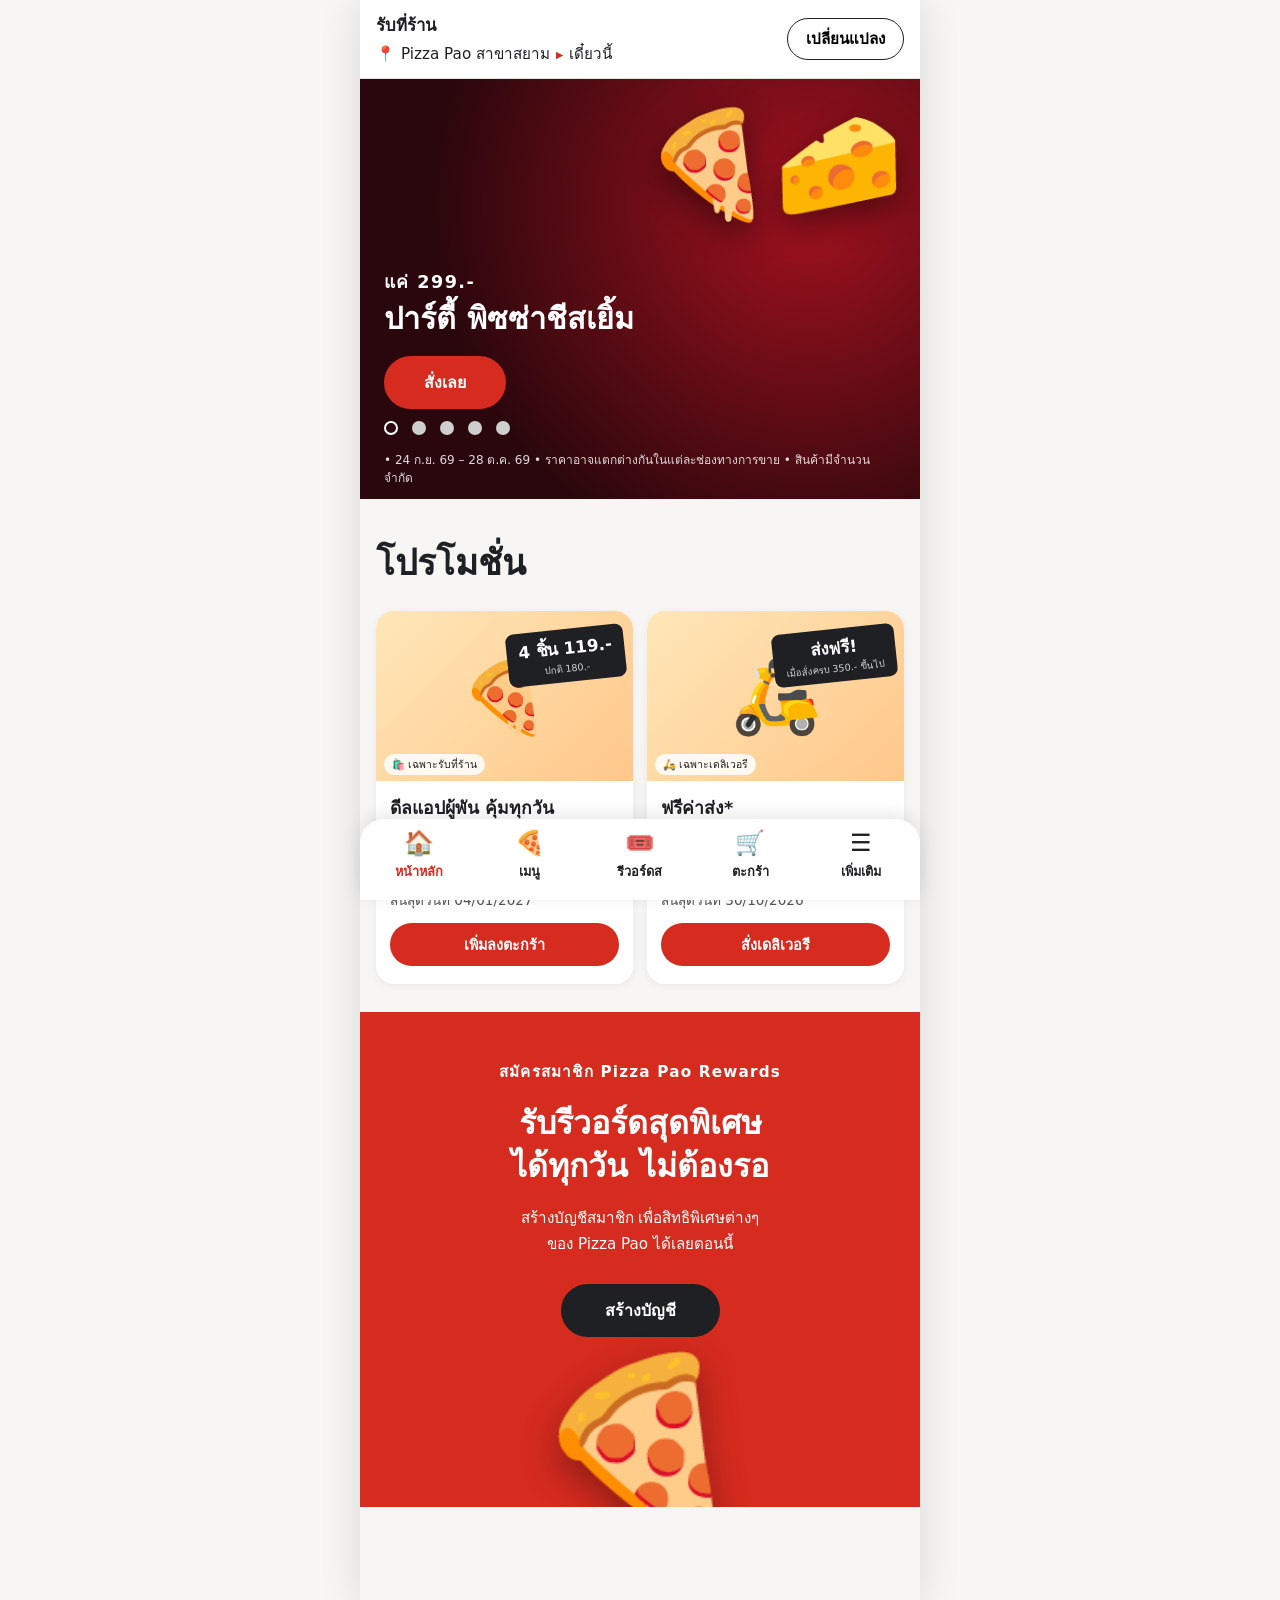
==== index.html @ 8a841be0 "fixs" ====
<!DOCTYPE html>
<html lang="th">
<head>
  <meta charset="UTF-8">
  <meta name="viewport" content="width=device-width, initial-scale=1.0">
  <title>Pizza Pao | สั่งพิซซ่าออนไลน์</title>
  <link rel="stylesheet" href="style.css">
</head>
<body>

  <!-- แถบเลือกร้าน / รูปแบบการรับสินค้า -->
  <header class="store-bar">
    <div class="store-info">
      <strong id="modeText">รับที่ร้าน</strong>
      <div class="store-line">
        <span class="pin">📍</span>
        <span id="storeText">Pizza Pao สาขาสยาม</span>
        <span class="arrow">▶</span>
        <span id="timeText">เดี๋ยวนี้</span>
      </div>
    </div>
    <button class="btn-outline" id="changeBtn">เปลี่ยนแปลง</button>
  </header>

  <main>
    <!-- แบนเนอร์สไลด์ -->
    <section class="hero" id="hero">
      <div class="slides" id="slides">
        <article class="slide s1">
          <div class="slide-text">
            <p class="price-tag">แค่ 299.-</p>
            <h2>ปาร์ตี้ พิซซ่าชีสเยิ้ม</h2>
            <button class="btn-red" data-item="ปาร์ตี้ พิซซ่าชีสเยิ้ม">สั่งเลย</button>
          </div>
          <div class="slide-emoji">🍕🧀</div>
        </article>
        <article class="slide s2">
          <div class="slide-text">
            <p class="price-tag">ซื้อ 1 แถม 1</p>
            <h2>พิซซ่าหน้าเปปเปอโรนี</h2>
            <button class="btn-red" data-item="เปปเปอโรนี 1 แถม 1">สั่งเลย</button>
          </div>
          <div class="slide-emoji">🍕🌶️</div>
        </article>
        <article class="slide s3">
          <div class="slide-text">
            <p class="price-tag">เริ่มต้น 159.-</p>
            <h2>พิซซ่าหน้าซีฟู้ด</h2>
            <button class="btn-red" data-item="พิซซ่าซีฟู้ด">สั่งเลย</button>
          </div>
          <div class="slide-emoji">🍕🦐</div>
        </article>
        <article class="slide s4">
          <div class="slide-text">
            <p class="price-tag">ชุดคู่ 349.-</p>
            <h2>พิซซ่า + ปีกไก่ + น้ำ</h2>
            <button class="btn-red" data-item="ชุดคู่ 349">สั่งเลย</button>
          </div>
          <div class="slide-emoji">🍕🍗🥤</div>
        </article>
        <article class="slide s5">
          <div class="slide-text">
            <p class="price-tag">เมนูใหม่</p>
            <h2>พิซซ่าเห็ดทรัฟเฟิล</h2>
            <button class="btn-red" data-item="พิซซ่าเห็ดทรัฟเฟิล">สั่งเลย</button>
          </div>
          <div class="slide-emoji">🍕🍄</div>
        </article>
      </div>
      <div class="dots" id="dots"></div>
      <p class="hero-note">• 24 ก.ย. 69 – 28 ต.ค. 69 • ราคาอาจแตกต่างกันในแต่ละช่องทางการขาย • สินค้ามีจำนวนจำกัด</p>
    </section>

    <!-- โปรโมชั่น -->
    <section class="promos">
      <h2 class="section-title">โปรโมชั่น</h2>
      <div class="promo-grid">
        <article class="promo-card">
          <div class="promo-img">
            <span class="promo-emoji">🍕</span>
            <span class="ribbon">4 ชิ้น 119.-<small>ปกติ 180.-</small></span>
            <span class="channel">🛍️ เฉพาะรับที่ร้าน</span>
          </div>
          <div class="promo-body">
            <h3>ดีลแอปผู้พัน คุ้มทุกวัน</h3>
            <p class="price">฿119.00</p>
            <p class="tag">🛍️ เฉพาะรับที่ร้าน</p>
            <p class="expire">สิ้นสุดวันที่ 04/01/2027</p>
            <button class="btn-red small" data-item="ดีลแอป 4 ชิ้น" data-price="119">เพิ่มลงตะกร้า</button>
          </div>
        </article>

        <article class="promo-card">
          <div class="promo-img">
            <span class="promo-emoji">🛵</span>
            <span class="ribbon">ส่งฟรี!<small>เมื่อสั่งครบ 350.- ขึ้นไป</small></span>
            <span class="channel">🛵 เฉพาะเดลิเวอรี</span>
          </div>
          <div class="promo-body">
            <h3>ฟรีค่าส่ง*</h3>
            <p class="tag">🚗 เฉพาะเดลิเวอรี</p>
            <p class="expire push">สิ้นสุดวันที่ 30/10/2026</p>
            <button class="btn-red small" id="goDelivery">สั่งเดลิเวอรี</button>
          </div>
        </article>
      </div>
    </section>

    <!-- สมัครสมาชิก -->
    <section class="rewards">
      <p class="eyebrow">สมัครสมาชิก Pizza Pao Rewards</p>
      <h2>รับรีวอร์ดสุดพิเศษ<br>ได้ทุกวัน ไม่ต้องรอ</h2>
      <p class="sub">สร้างบัญชีสมาชิก เพื่อสิทธิพิเศษต่างๆ<br>ของ Pizza Pao ได้เลยตอนนี้</p>
      <button class="btn-dark" id="signupBtn">สร้างบัญชี</button>
      <div class="rewards-emoji">🍕</div>
    </section>
  </main>

  <!-- แถบเมนูด้านล่าง -->
  <nav class="bottom-nav">
    <a href="index.html" class="active"><span>🏠</span>หน้าหลัก</a>
    <a href="menu.html"><span>🍕</span>เมนู</a>
    <a href="#"><span>🎟️</span>รีวอร์ดส</a>
    <a href="#" id="cartLink"><span>🛒<b class="badge" id="cartCount">0</b></span>ตะกร้า</a>
    <a href="#"><span>☰</span>เพิ่มเติม</a>
  </nav>

  <!-- หน้าต่างเปลี่ยนร้าน -->
  <div class="modal" id="modal" aria-hidden="true">
    <div class="modal-box">
      <h3>เลือกวิธีรับสินค้า</h3>
      <div class="seg">
        <button class="seg-btn active" data-mode="รับที่ร้าน">รับที่ร้าน</button>
        <button class="seg-btn" data-mode="เดลิเวอรี">เดลิเวอรี</button>
      </div>
      <label for="storeSelect">สาขา</label>
      <select id="storeSelect">
        <option>Pizza Pao สาขาสยาม</option>
        <option>Pizza Pao สาขาอารีย์</option>
        <option>Pizza Pao สาขาเซ็นทรัลลาดพร้าว</option>
        <option>Pizza Pao สาขาเชียงใหม่</option>
      </select>
      <label for="timeSelect">เวลา</label>
      <select id="timeSelect">
        <option>เดี๋ยวนี้</option>
        <option>อีก 30 นาที</option>
        <option>อีก 1 ชั่วโมง</option>
      </select>
      <div class="modal-actions">
        <button class="btn-outline" id="cancelBtn">ยกเลิก</button>
        <button class="btn-red" id="saveBtn">ยืนยัน</button>
      </div>
    </div>
  </div>

  <div class="toast" id="toast"></div>

  <script src="script.js"></script>
</body>
</html>
---- style.css ----
:root {
  --red: #d62b1f;
  --red-dark: #b01f15;
  --cream: #fff6e9;
  --ink: #1f2024;
  --gray: #f7f6f4;
  --line: #e3e1de;
  --radius: 22px;
}

* { box-sizing: border-box; margin: 0; padding: 0; }

html { scroll-behavior: smooth; }

body {
  font-family: "Prompt", "Noto Sans Thai", "Sarabun", system-ui, sans-serif;
  background: var(--gray);
  color: var(--ink);
  max-width: 560px;
  margin: 0 auto;
  padding-bottom: 96px;
  min-height: 100vh;
}

button { font-family: inherit; cursor: pointer; border: none; }

/* ---------- แถบร้าน ---------- */
.store-bar {
  position: sticky;
  top: 0;
  z-index: 20;
  background: #fff;
  border-bottom: 1px solid var(--line);
  display: flex;
  justify-content: space-between;
  align-items: center;
  padding: 12px 16px;
  gap: 8px;
}
.store-info strong { font-size: 1.05rem; }
.store-line {
  display: flex;
  align-items: center;
  gap: 6px;
  margin-top: 4px;
  font-size: .95rem;
  white-space: nowrap;
}
#storeText {
  max-width: 150px;
  overflow: hidden;
  text-overflow: ellipsis;
}
.arrow { color: var(--red); font-size: .6rem; }

/* ---------- ปุ่ม ---------- */
.btn-red, .btn-dark, .btn-outline {
  border-radius: 999px;
  font-weight: 600;
  transition: transform .15s ease, background .2s ease;
}
.btn-red { background: var(--red); color: #fff; padding: 14px 40px; font-size: 1rem; }
.btn-red:hover { background: var(--red-dark); }
.btn-red.small { padding: 10px 18px; font-size: .9rem; margin-top: 12px; width: 100%; }
.btn-dark { background: var(--ink); color: #fff; padding: 14px 44px; font-size: 1rem; }
.btn-outline { background: #fff; border: 1.5px solid var(--ink); padding: 8px 18px; font-size: .95rem; }
.btn-red:active, .btn-dark:active, .btn-outline:active { transform: scale(.96); }

/* ---------- แบนเนอร์ ---------- */
.hero {
  position: relative;
  background: #1a0a0c;
  color: #fff;
  overflow: hidden;
}
.slides {
  display: flex;
  transition: transform .6s ease;
}
.slide {
  min-width: 100%;
  min-height: 420px;
  padding: 36px 24px 90px;
  display: flex;
  flex-direction: column;
  justify-content: space-between;
  position: relative;
}
.s1 { background: radial-gradient(circle at 80% 30%, #a3121f 0%, #2a070c 70%); }
.s2 { background: radial-gradient(circle at 80% 30%, #c4561a 0%, #2a0f07 70%); }
.s3 { background: radial-gradient(circle at 80% 30%, #1b6a8a 0%, #08202b 70%); }
.s4 { background: radial-gradient(circle at 80% 30%, #6a2a8a 0%, #1c0a2b 70%); }
.s5 { background: radial-gradient(circle at 80% 30%, #5a7a2a 0%, #14200a 70%); }

.slide-text { position: relative; z-index: 2; margin-top: auto; }
.price-tag { font-weight: 700; letter-spacing: .08em; font-size: 1.1rem; }
.slide h2 { font-size: 1.9rem; margin: 4px 0 18px; line-height: 1.25; }
.slide-emoji {
  position: absolute;
  top: 24px;
  right: 16px;
  font-size: 6.5rem;
  filter: drop-shadow(0 12px 16px rgba(0,0,0,.45));
  animation: float 4s ease-in-out infinite;
}
@keyframes float {
  0%, 100% { transform: translateY(0) rotate(-4deg); }
  50% { transform: translateY(-10px) rotate(4deg); }
}

.dots {
  position: absolute;
  bottom: 64px;
  left: 24px;
  display: flex;
  gap: 14px;
  z-index: 3;
}
.dot {
  width: 14px; height: 14px;
  border-radius: 50%;
  background: #cfcfcf;
  border: 2px solid transparent;
  padding: 0;
}
.dot.active { background: transparent; border-color: #fff; }

.hero-note {
  position: absolute;
  bottom: 12px;
  left: 24px;
  right: 24px;
  font-size: .75rem;
  line-height: 1.5;
  opacity: .85;
  z-index: 3;
}

/* ---------- โปรโมชั่น ---------- */
.promos { padding: 36px 16px 28px; }
.section-title { font-size: 2.2rem; margin-bottom: 20px; }
.promo-grid {
  display: grid;
  grid-template-columns: 1fr 1fr;
  gap: 14px;
}
.promo-card {
  background: var(--gray);
  border-radius: 18px;
  overflow: hidden;
  box-shadow: 0 2px 10px rgba(0,0,0,.06);
  background: #fff;
  display: flex;
  flex-direction: column;
}
.promo-img {
  position: relative;
  height: 170px;
  background: linear-gradient(135deg, #ffe7b8, #ffc78a);
  display: grid;
  place-items: center;
}
.promo-emoji { font-size: 4.5rem; }
.ribbon {
  position: absolute;
  top: 18px; right: 8px;
  background: var(--ink);
  color: #fff;
  font-weight: 800;
  font-size: 1.05rem;
  padding: 6px 12px;
  border-radius: 8px;
  display: flex;
  flex-direction: column;
  align-items: center;
  transform: rotate(-6deg);
}
.ribbon small { font-size: .6rem; font-weight: 400; opacity: .8; }
.channel {
  position: absolute;
  bottom: 6px; left: 8px;
  font-size: .65rem;
  background: rgba(255,255,255,.85);
  padding: 2px 8px;
  border-radius: 999px;
}
.promo-body { padding: 16px 14px 18px; display: flex; flex-direction: column; flex: 1; }
.promo-body h3 { font-size: 1.1rem; line-height: 1.35; }
.price { font-size: 1.1rem; margin: 6px 0; }
.tag { font-weight: 700; font-size: .85rem; margin: 4px 0 10px; }
.expire { font-size: .85rem; color: #555; margin-top: auto; }
.expire.push { margin-top: auto; }

/* ---------- สมัครสมาชิก ---------- */
.rewards {
  background: var(--red);
  color: #fff;
  text-align: center;
  padding: 48px 24px 0;
  overflow: hidden;
}
.eyebrow { letter-spacing: .08em; font-weight: 700; font-size: .95rem; }
.rewards h2 { font-size: 2rem; line-height: 1.35; margin: 18px 0; }
.sub { font-size: .95rem; line-height: 1.7; margin-bottom: 26px; }
.rewards-emoji {
  font-size: 11rem;
  line-height: 1;
  margin-top: 24px;
  margin-bottom: -30px;
  filter: drop-shadow(0 14px 18px rgba(0,0,0,.35));
}

/* ---------- เมนูล่าง ---------- */
.bottom-nav {
  position: fixed;
  bottom: 0;
  left: 50%;
  transform: translateX(-50%);
  width: 100%;
  max-width: 560px;
  background: #fff;
  border-radius: 24px 24px 0 0;
  box-shadow: 0 -4px 18px rgba(0,0,0,.1);
  display: flex;
  justify-content: space-around;
  padding: 10px 4px 18px;
  z-index: 30;
}
.bottom-nav a {
  text-decoration: none;
  color: var(--ink);
  font-size: .8rem;
  font-weight: 600;
  display: flex;
  flex-direction: column;
  align-items: center;
  gap: 4px;
  min-width: 64px;
}
.bottom-nav a span { font-size: 1.5rem; position: relative; }
.bottom-nav a.active { color: var(--red); }
.badge {
  position: absolute;
  top: -4px; right: -10px;
  background: var(--red);
  color: #fff;
  font-size: .65rem;
  min-width: 18px; height: 18px;
  border-radius: 999px;
  display: none;
  place-items: center;
  padding: 0 4px;
}
.badge.show { display: grid; }

/* ---------- หน้าต่าง Modal ---------- */
.modal {
  position: fixed;
  inset: 0;
  background: rgba(0,0,0,.5);
  display: none;
  align-items: flex-end;
  justify-content: center;
  z-index: 50;
}
.modal.open { display: flex; }
.modal-box {
  background: #fff;
  width: 100%;
  max-width: 560px;
  border-radius: 24px 24px 0 0;
  padding: 24px 20px 28px;
  animation: slideUp .3s ease;
}
@keyframes slideUp { from { transform: translateY(100%); } to { transform: none; } }
.modal-box h3 { margin-bottom: 16px; font-size: 1.3rem; }
.modal-box label { display: block; margin: 14px 0 6px; font-weight: 600; font-size: .9rem; }
.modal-box select {
  width: 100%;
  padding: 12px;
  border-radius: 12px;
  border: 1.5px solid var(--line);
  font-size: 1rem;
  font-family: inherit;
}
.seg { display: flex; background: var(--gray); border-radius: 999px; padding: 4px; }
.seg-btn { flex: 1; background: transparent; padding: 10px; border-radius: 999px; font-weight: 600; }
.seg-btn.active { background: var(--red); color: #fff; }
.modal-actions { display: flex; gap: 10px; margin-top: 22px; }
.modal-actions button { flex: 1; padding: 12px; }

/* ---------- Toast ---------- */
.toast {
  position: fixed;
  bottom: 110px;
  left: 50%;
  transform: translate(-50%, 20px);
  background: var(--ink);
  color: #fff;
  padding: 12px 20px;
  border-radius: 999px;
  font-size: .9rem;
  opacity: 0;
  pointer-events: none;
  transition: all .3s ease;
  z-index: 60;
  white-space: nowrap;
}
.toast.show { opacity: 1; transform: translate(-50%, 0); }

/* ---------- จอใหญ่ ---------- */
@media (min-width: 700px) {
  body { box-shadow: 0 0 40px rgba(0,0,0,.12); }
}
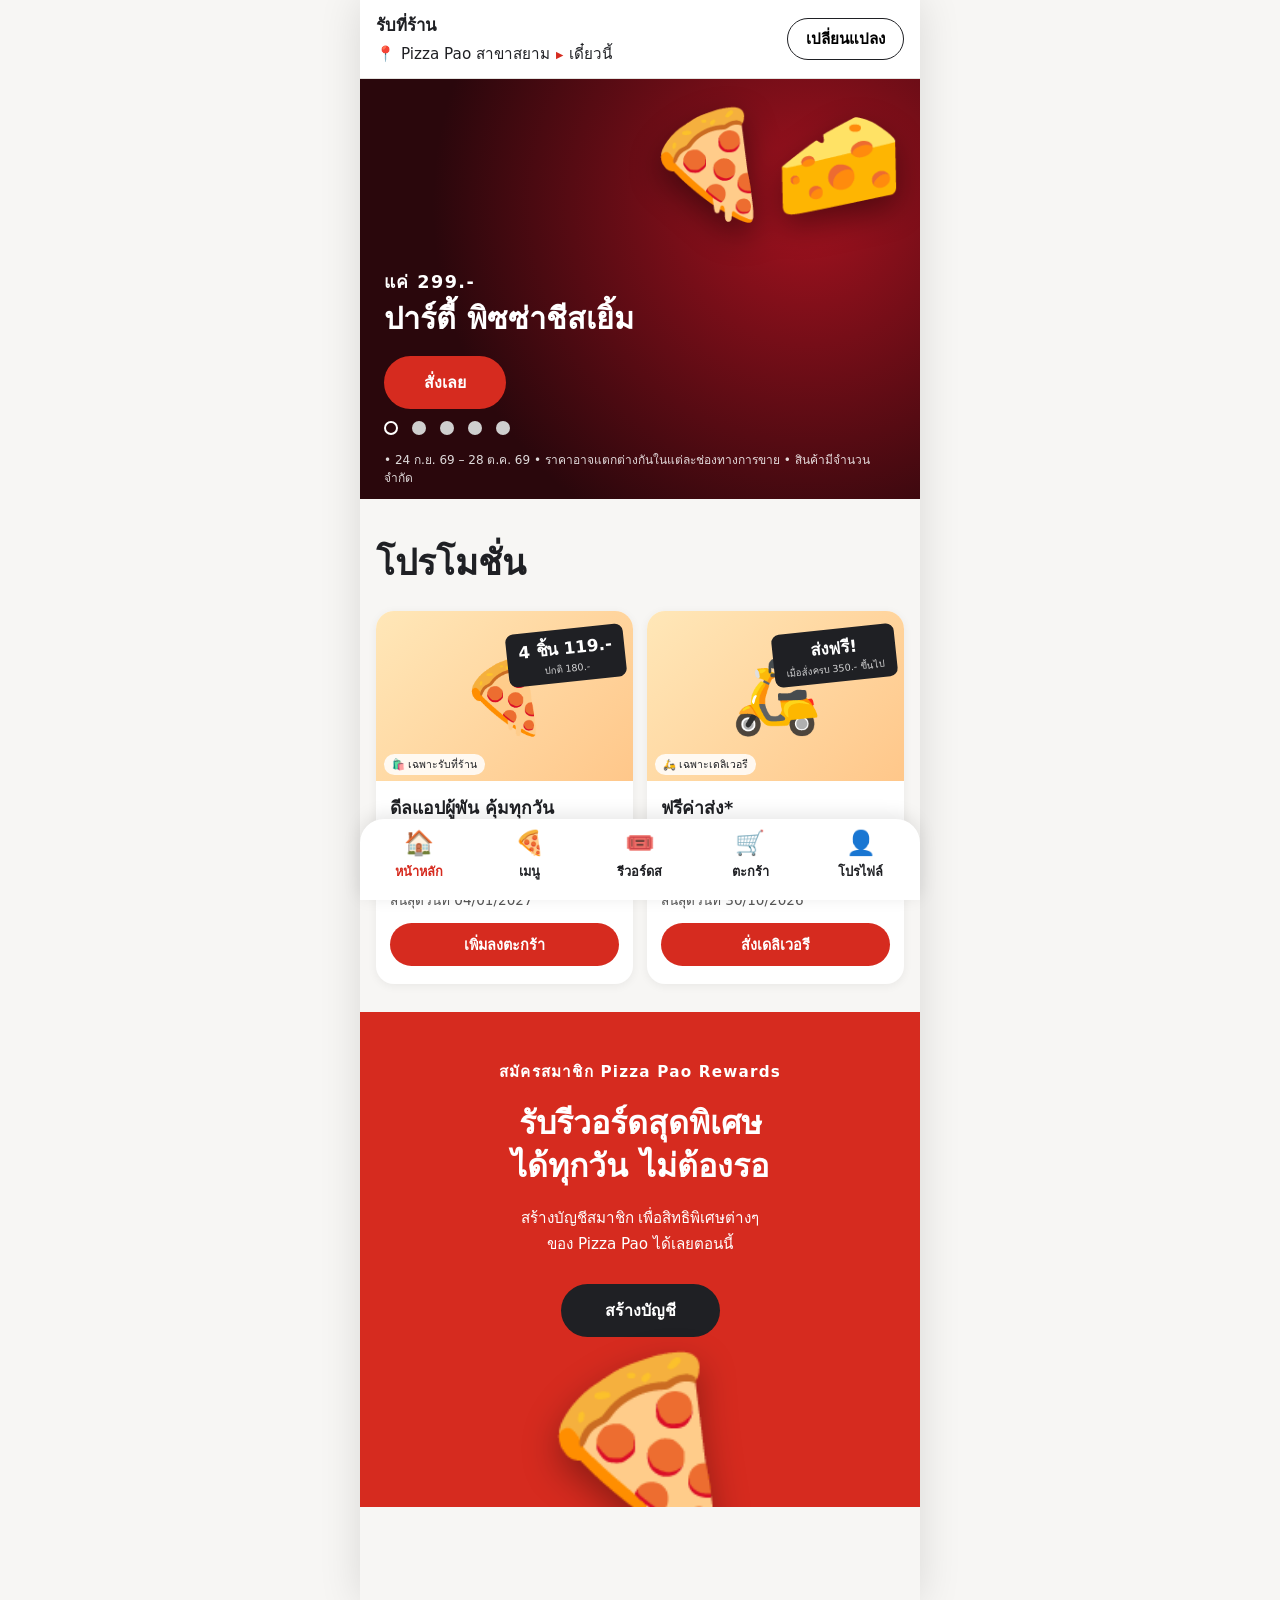
==== commit 5b286409: "hot fixs" ====
--- a/index.html
+++ b/index.html
@@ -30,7 +30,7 @@
           <div class="slide-text">
             <p class="price-tag">แค่ 299.-</p>
             <h2>ปาร์ตี้ พิซซ่าชีสเยิ้ม</h2>
-            <button class="btn-red" data-item="ปาร์ตี้ พิซซ่าชีสเยิ้ม">สั่งเลย</button>
+            <button class="btn-red" data-item="ปาร์ตี้ พิซซ่าชีสเยิ้ม" data-price="299" data-emoji="🍕🧀">สั่งเลย</button>
           </div>
           <div class="slide-emoji">🍕🧀</div>
         </article>
@@ -38,7 +38,7 @@
           <div class="slide-text">
             <p class="price-tag">ซื้อ 1 แถม 1</p>
             <h2>พิซซ่าหน้าเปปเปอโรนี</h2>
-            <button class="btn-red" data-item="เปปเปอโรนี 1 แถม 1">สั่งเลย</button>
+            <button class="btn-red" data-item="เปปเปอโรนี 1 แถม 1" data-price="229" data-emoji="🍕🌶️">สั่งเลย</button>
           </div>
           <div class="slide-emoji">🍕🌶️</div>
         </article>
@@ -46,7 +46,7 @@
           <div class="slide-text">
             <p class="price-tag">เริ่มต้น 159.-</p>
             <h2>พิซซ่าหน้าซีฟู้ด</h2>
-            <button class="btn-red" data-item="พิซซ่าซีฟู้ด">สั่งเลย</button>
+            <button class="btn-red" data-item="พิซซ่าซีฟู้ด" data-price="159" data-emoji="🍕🦐">สั่งเลย</button>
           </div>
           <div class="slide-emoji">🍕🦐</div>
         </article>
@@ -54,7 +54,7 @@
           <div class="slide-text">
             <p class="price-tag">ชุดคู่ 349.-</p>
             <h2>พิซซ่า + ปีกไก่ + น้ำ</h2>
-            <button class="btn-red" data-item="ชุดคู่ 349">สั่งเลย</button>
+            <button class="btn-red" data-item="ชุดคู่ 349" data-price="349" data-emoji="🍕🍗🥤">สั่งเลย</button>
           </div>
           <div class="slide-emoji">🍕🍗🥤</div>
         </article>
@@ -62,7 +62,7 @@
           <div class="slide-text">
             <p class="price-tag">เมนูใหม่</p>
             <h2>พิซซ่าเห็ดทรัฟเฟิล</h2>
-            <button class="btn-red" data-item="พิซซ่าเห็ดทรัฟเฟิล">สั่งเลย</button>
+            <button class="btn-red" data-item="พิซซ่าเห็ดทรัฟเฟิล" data-price="279" data-emoji="🍕🍄">สั่งเลย</button>
           </div>
           <div class="slide-emoji">🍕🍄</div>
         </article>
@@ -86,7 +86,7 @@
             <p class="price">฿119.00</p>
             <p class="tag">🛍️ เฉพาะรับที่ร้าน</p>
             <p class="expire">สิ้นสุดวันที่ 04/01/2027</p>
-            <button class="btn-red small" data-item="ดีลแอป 4 ชิ้น" data-price="119">เพิ่มลงตะกร้า</button>
+            <button class="btn-red small" data-item="ดีลแอป 4 ชิ้น" data-price="119" data-emoji="🍕">เพิ่มลงตะกร้า</button>
           </div>
         </article>
 
@@ -111,7 +111,7 @@
       <p class="eyebrow">สมัครสมาชิก Pizza Pao Rewards</p>
       <h2>รับรีวอร์ดสุดพิเศษ<br>ได้ทุกวัน ไม่ต้องรอ</h2>
       <p class="sub">สร้างบัญชีสมาชิก เพื่อสิทธิพิเศษต่างๆ<br>ของ Pizza Pao ได้เลยตอนนี้</p>
-      <button class="btn-dark" id="signupBtn">สร้างบัญชี</button>
+      <a class="btn-dark signup-link" id="signupBtn" href="reg.html">สร้างบัญชี</a>
       <div class="rewards-emoji">🍕</div>
     </section>
   </main>
@@ -120,9 +120,9 @@
   <nav class="bottom-nav">
     <a href="index.html" class="active"><span>🏠</span>หน้าหลัก</a>
     <a href="menu.html"><span>🍕</span>เมนู</a>
-    <a href="#"><span>🎟️</span>รีวอร์ดส</a>
-    <a href="#" id="cartLink"><span>🛒<b class="badge" id="cartCount">0</b></span>ตะกร้า</a>
-    <a href="#"><span>☰</span>เพิ่มเติม</a>
+    <a href="reward.html"><span>🎟️</span>รีวอร์ดส</a>
+    <a href="cart.html" id="cartLink"><span>🛒<b class="badge" id="cartCount">0</b></span>ตะกร้า</a>
+    <a href="profile.html"><span>👤</span>โปรไฟล์</a>
   </nav>
 
   <!-- หน้าต่างเปลี่ยนร้าน -->
@@ -157,4 +157,4 @@
 
   <script src="script.js"></script>
 </body>
-</html>+</html>
--- a/style.css
+++ b/style.css
@@ -63,6 +63,7 @@
 .btn-red:hover { background: var(--red-dark); }
 .btn-red.small { padding: 10px 18px; font-size: .9rem; margin-top: 12px; width: 100%; }
 .btn-dark { background: var(--ink); color: #fff; padding: 14px 44px; font-size: 1rem; }
+.rewards .btn-dark { display: inline-block; text-decoration: none; }
 .btn-outline { background: #fff; border: 1.5px solid var(--ink); padding: 8px 18px; font-size: .95rem; }
 .btn-red:active, .btn-dark:active, .btn-outline:active { transform: scale(.96); }
 
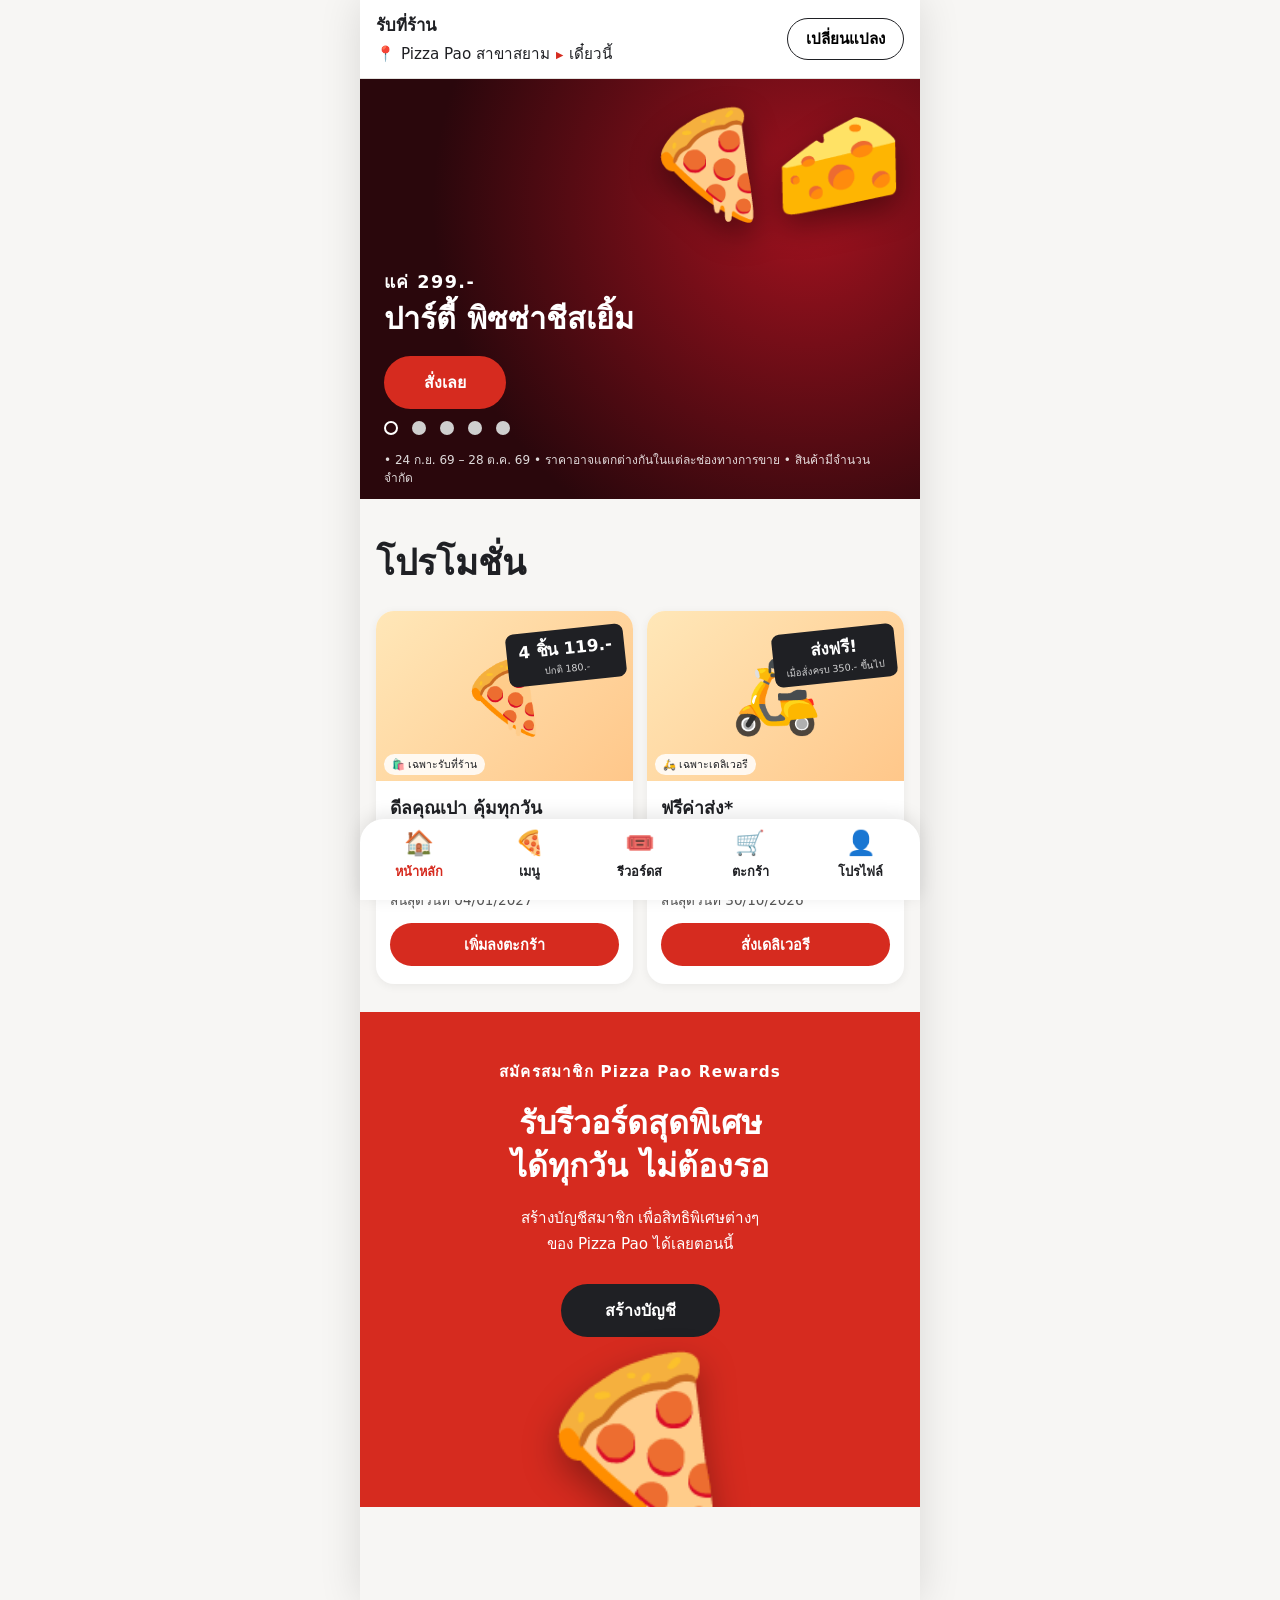
==== commit bf55a76e: "pao update" ====
--- a/index.html
+++ b/index.html
@@ -82,7 +82,7 @@
             <span class="channel">🛍️ เฉพาะรับที่ร้าน</span>
           </div>
           <div class="promo-body">
-            <h3>ดีลแอปผู้พัน คุ้มทุกวัน</h3>
+            <h3>ดีลคุณเปา คุ้มทุกวัน</h3>
             <p class="price">฿119.00</p>
             <p class="tag">🛍️ เฉพาะรับที่ร้าน</p>
             <p class="expire">สิ้นสุดวันที่ 04/01/2027</p>
@@ -155,6 +155,7 @@
 
   <div class="toast" id="toast"></div>
 
+  <script src="product-catalog.js"></script>
   <script src="script.js"></script>
 </body>
 </html>
